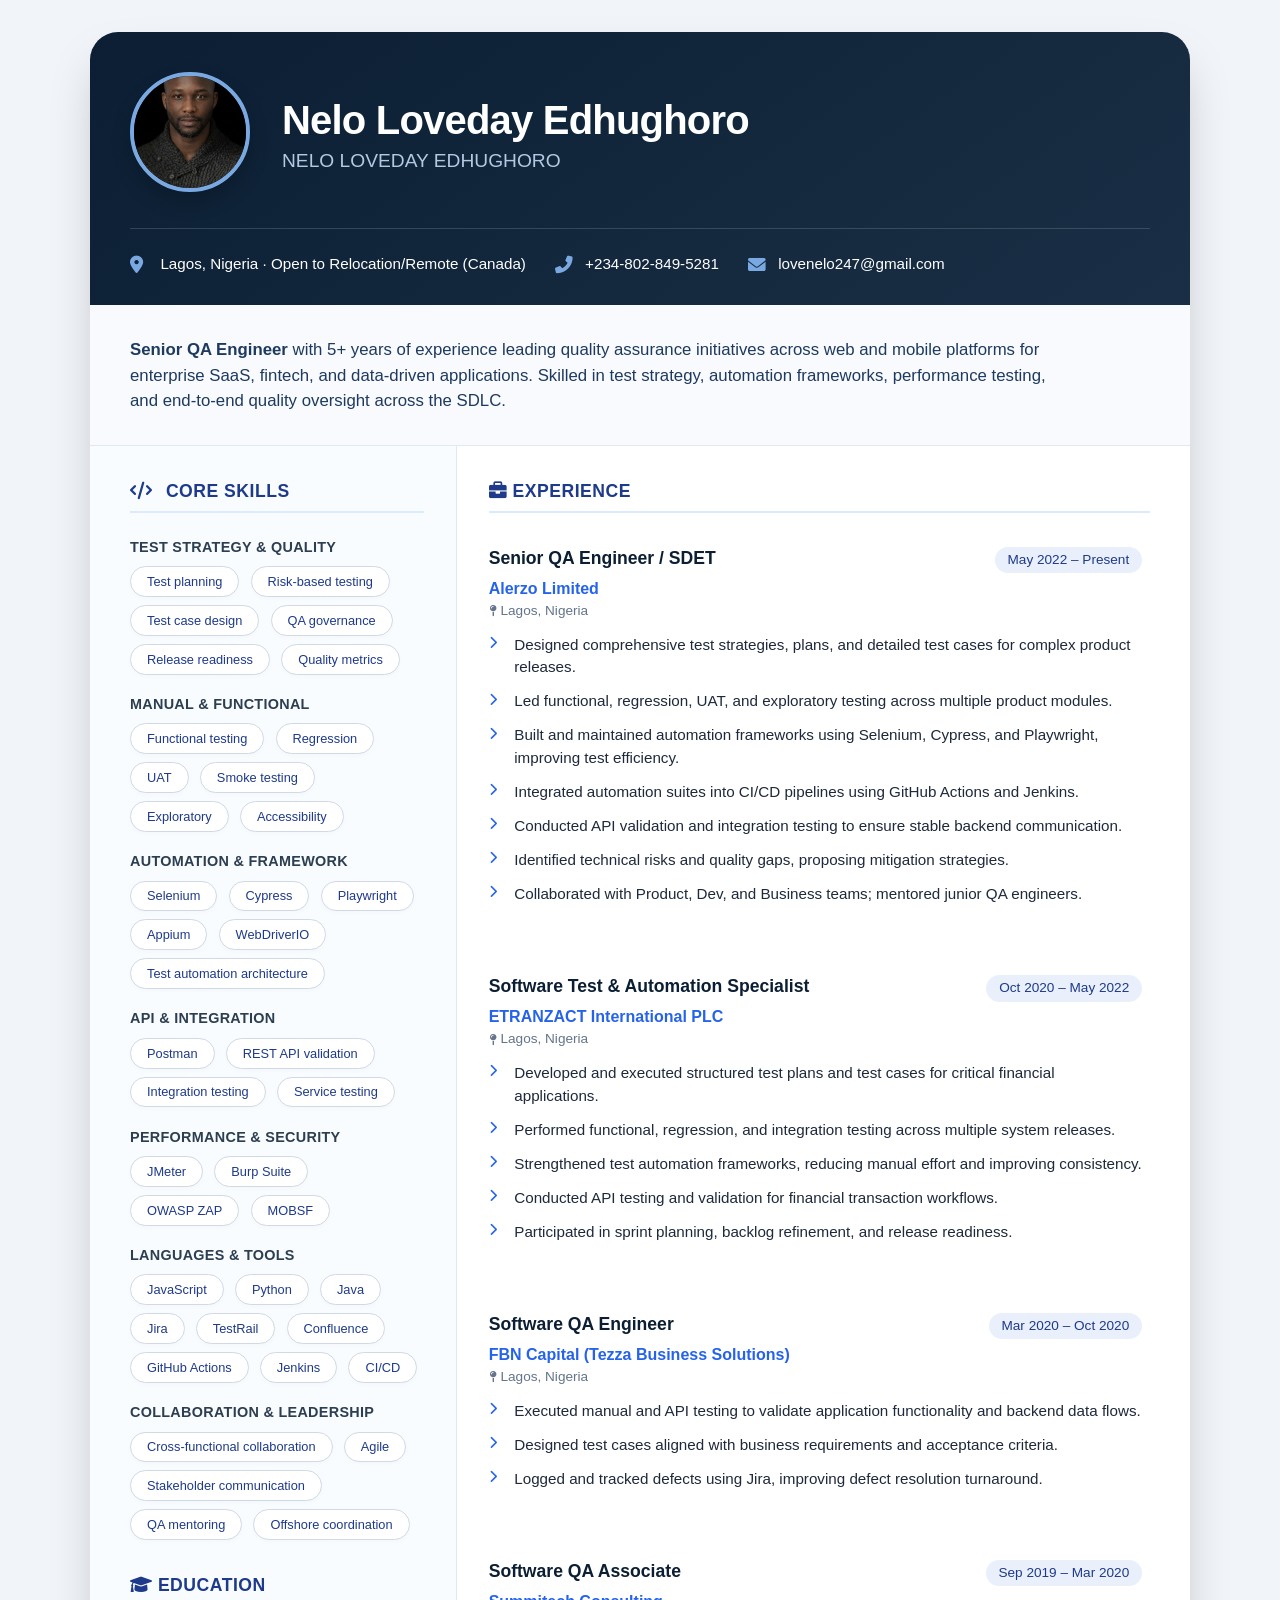
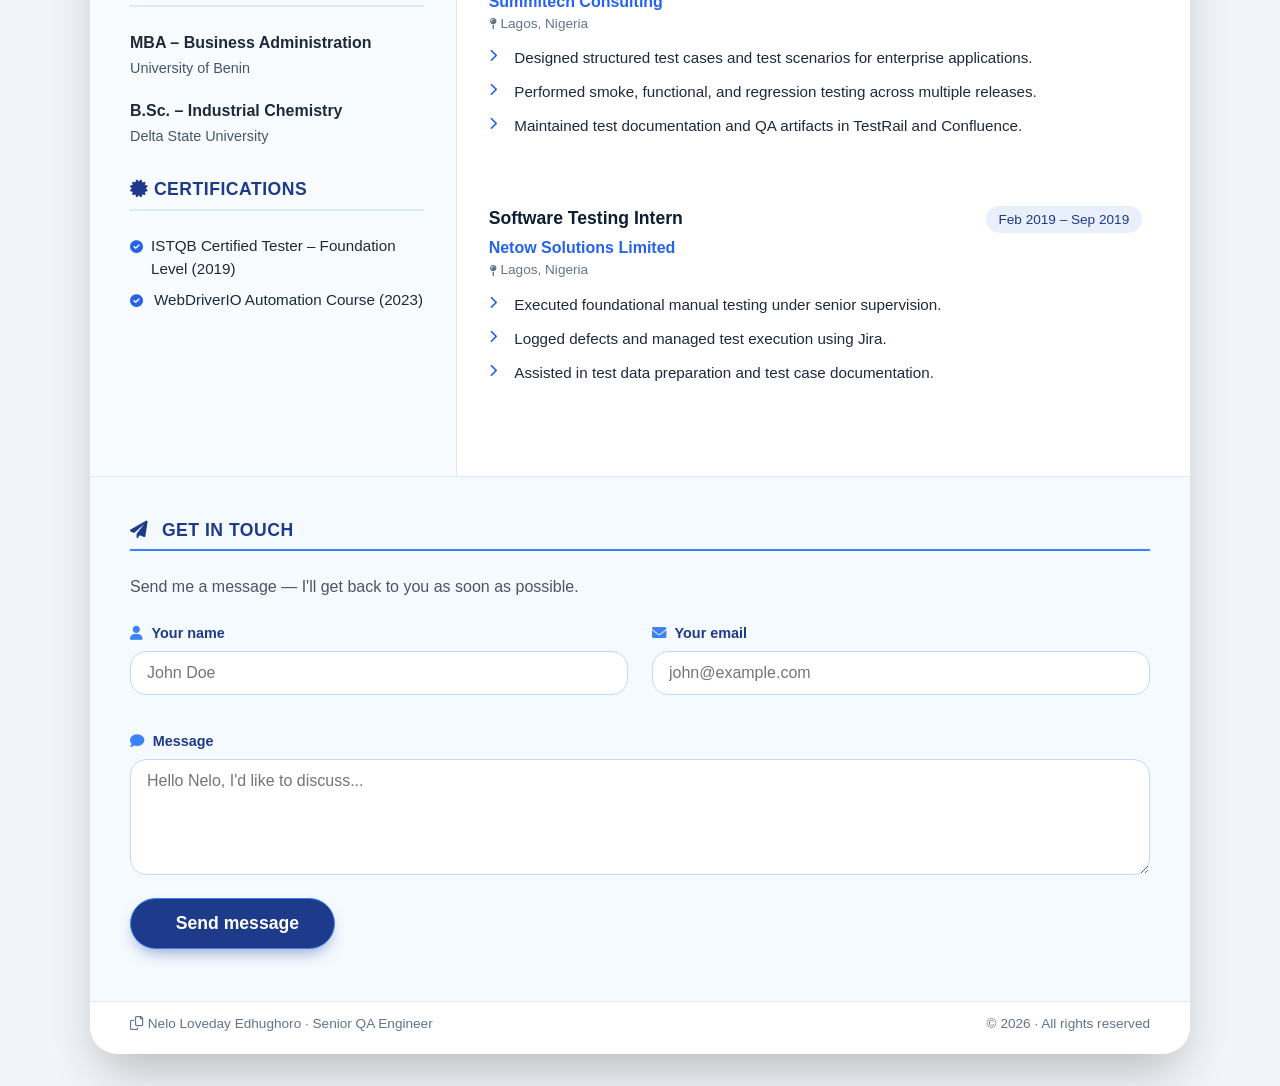
==== index.html @ d227b3a9 "Initial commit: My QA portfolio website" ====
<!DOCTYPE html>
<html lang="en">
<head>
  <meta charset="UTF-8">
  <meta name="viewport" content="width=device-width, initial-scale=1.0">
  <title>Nelo Loveday Edhughoro · Senior QA Engineer</title>
  <!-- Font Awesome 6 (free) -->
  <link rel="stylesheet" href="https://cdnjs.cloudflare.com/ajax/libs/font-awesome/6.0.0-beta3/css/all.min.css">
  <!-- external CSS -->
  <link rel="stylesheet" href="styles.css">
</head>
<body>
  <div class="cv-card">
    <!-- header with name, contact AND image - blue theme restored -->
    <header class="profile-header">
      <div class="header-content">
        <!-- Profile image -->
        <div class="profile-image-wrapper">
          <img src="hero.png" alt="Nelo Loveday Edhughoro" class="profile-image" id="profileImg">
        </div>
        <div class="name-title">
          <h1>Nelo Loveday Edhughoro</h1>
          <span class="full-name">NELO LOVEDAY EDHUGHORO</span>
        </div>
      </div>
      <div class="contact-bar">
        <div class="contact-item"><i class="fas fa-map-marker-alt"></i><span>Lagos, Nigeria · Open to Relocation/Remote (Canada)</span></div>
        <div class="contact-item"><i class="fas fa-phone-alt"></i><a href="tel:+2348028495281">+234-802-849-5281</a></div>
        <div class="contact-item"><i class="fas fa-envelope"></i><a href="mailto:lovenelo247@gmail.com">lovenelo247@gmail.com</a></div>
      </div>
    </header>

    <!-- summary section -->
    <section class="summary">
      <p><strong>Senior QA Engineer</strong> with 5+ years of experience leading quality assurance initiatives across web and mobile platforms for enterprise SaaS, fintech, and data-driven applications. Skilled in test strategy, automation frameworks, performance testing, and end-to-end quality oversight across the SDLC.</p>
    </section>

    <!-- main two columns -->
    <div class="main-grid">
      <!-- LEFT: core skills, education, certs -->
      <div class="left-panel">
        <!-- core skills (structured) -->
        <div class="skill-block">
          <div class="section-title"><i class="fas fa-code" style="margin-right: 8px;"></i> Core Skills</div>
          
          <div class="skill-cat">Test Strategy & Quality</div>
          <div class="skill-items">
            <span class="skill-tag">Test planning</span><span class="skill-tag">Risk-based testing</span><span class="skill-tag">Test case design</span><span class="skill-tag">QA governance</span><span class="skill-tag">Release readiness</span><span class="skill-tag">Quality metrics</span>
          </div>

          <div class="skill-cat">Manual & Functional</div>
          <div class="skill-items">
            <span class="skill-tag">Functional testing</span><span class="skill-tag">Regression</span><span class="skill-tag">UAT</span><span class="skill-tag">Smoke testing</span><span class="skill-tag">Exploratory</span><span class="skill-tag">Accessibility</span>
          </div>

          <div class="skill-cat">Automation & Framework</div>
          <div class="skill-items">
            <span class="skill-tag">Selenium</span><span class="skill-tag">Cypress</span><span class="skill-tag">Playwright</span><span class="skill-tag">Appium</span><span class="skill-tag">WebDriverIO</span><span class="skill-tag">Test automation architecture</span>
          </div>

          <div class="skill-cat">API & Integration</div>
          <div class="skill-items">
            <span class="skill-tag">Postman</span><span class="skill-tag">REST API validation</span><span class="skill-tag">Integration testing</span><span class="skill-tag">Service testing</span>
          </div>

          <div class="skill-cat">Performance & Security</div>
          <div class="skill-items">
            <span class="skill-tag">JMeter</span><span class="skill-tag">Burp Suite</span><span class="skill-tag">OWASP ZAP</span><span class="skill-tag">MOBSF</span>
          </div>

          <div class="skill-cat">Languages & Tools</div>
          <div class="skill-items">
            <span class="skill-tag">JavaScript</span><span class="skill-tag">Python</span><span class="skill-tag">Java</span><span class="skill-tag">Jira</span><span class="skill-tag">TestRail</span><span class="skill-tag">Confluence</span><span class="skill-tag">GitHub Actions</span><span class="skill-tag">Jenkins</span><span class="skill-tag">CI/CD</span>
          </div>

          <div class="skill-cat">Collaboration & Leadership</div>
          <div class="skill-items">
            <span class="skill-tag">Cross-functional collaboration</span><span class="skill-tag">Agile</span><span class="skill-tag">Stakeholder communication</span><span class="skill-tag">QA mentoring</span><span class="skill-tag">Offshore coordination</span>
          </div>
        </div>

        <!-- education + certs -->
        <div style="margin-top: 2rem;">
          <div class="section-title"><i class="fas fa-graduation-cap"></i> Education</div>
          <div class="edu-item">
            <h4>MBA – Business Administration</h4>
            <p>University of Benin</p>
          </div>
          <div class="edu-item">
            <h4>B.Sc. – Industrial Chemistry</h4>
            <p>Delta State University</p>
          </div>
        </div>

        <div style="margin-top: 1.8rem;">
          <div class="section-title"><i class="fas fa-certificate"></i> Certifications</div>
          <div class="cert-item"><i class="fas fa-check-circle"></i> ISTQB Certified Tester – Foundation Level (2019)</div>
          <div class="cert-item"><i class="fas fa-check-circle"></i> WebDriverIO Automation Course (2023)</div>
        </div>
      </div>

      <!-- RIGHT: professional experience -->
      <div class="right-panel">
        <div class="section-title"><i class="fas fa-briefcase"></i> Experience</div>

        <!-- job 1 -->
        <div class="job">
          <div class="job-header">
            <span class="job-title">Senior QA Engineer / SDET</span>
            <span class="job-date">May 2022 – Present</span>
          </div>
          <div class="job-company">Alerzo Limited</div>
          <div class="job-location"><i class="fas fa-map-pin"></i> Lagos, Nigeria</div>
          <ul class="contribution-list">
            <li><i class="fas fa-chevron-right"></i> Designed comprehensive test strategies, plans, and detailed test cases for complex product releases.</li>
            <li><i class="fas fa-chevron-right"></i> Led functional, regression, UAT, and exploratory testing across multiple product modules.</li>
            <li><i class="fas fa-chevron-right"></i> Built and maintained automation frameworks using Selenium, Cypress, and Playwright, improving test efficiency.</li>
            <li><i class="fas fa-chevron-right"></i> Integrated automation suites into CI/CD pipelines using GitHub Actions and Jenkins.</li>
            <li><i class="fas fa-chevron-right"></i> Conducted API validation and integration testing to ensure stable backend communication.</li>
            <li><i class="fas fa-chevron-right"></i> Identified technical risks and quality gaps, proposing mitigation strategies.</li>
            <li><i class="fas fa-chevron-right"></i> Collaborated with Product, Dev, and Business teams; mentored junior QA engineers.</li>
          </ul>
        </div>

        <!-- job 2 -->
        <div class="job">
          <div class="job-header">
            <span class="job-title">Software Test & Automation Specialist</span>
            <span class="job-date">Oct 2020 – May 2022</span>
          </div>
          <div class="job-company">ETRANZACT International PLC</div>
          <div class="job-location"><i class="fas fa-map-pin"></i> Lagos, Nigeria</div>
          <ul class="contribution-list">
            <li><i class="fas fa-chevron-right"></i> Developed and executed structured test plans and test cases for critical financial applications.</li>
            <li><i class="fas fa-chevron-right"></i> Performed functional, regression, and integration testing across multiple system releases.</li>
            <li><i class="fas fa-chevron-right"></i> Strengthened test automation frameworks, reducing manual effort and improving consistency.</li>
            <li><i class="fas fa-chevron-right"></i> Conducted API testing and validation for financial transaction workflows.</li>
            <li><i class="fas fa-chevron-right"></i> Participated in sprint planning, backlog refinement, and release readiness.</li>
          </ul>
        </div>

        <!-- job 3 -->
        <div class="job">
          <div class="job-header">
            <span class="job-title">Software QA Engineer</span>
            <span class="job-date">Mar 2020 – Oct 2020</span>
          </div>
          <div class="job-company">FBN Capital (Tezza Business Solutions)</div>
          <div class="job-location"><i class="fas fa-map-pin"></i> Lagos, Nigeria</div>
          <ul class="contribution-list">
            <li><i class="fas fa-chevron-right"></i> Executed manual and API testing to validate application functionality and backend data flows.</li>
            <li><i class="fas fa-chevron-right"></i> Designed test cases aligned with business requirements and acceptance criteria.</li>
            <li><i class="fas fa-chevron-right"></i> Logged and tracked defects using Jira, improving defect resolution turnaround.</li>
          </ul>
        </div>

        <!-- job 4 -->
        <div class="job">
          <div class="job-header">
            <span class="job-title">Software QA Associate</span>
            <span class="job-date">Sep 2019 – Mar 2020</span>
          </div>
          <div class="job-company">Summitech Consulting</div>
          <div class="job-location"><i class="fas fa-map-pin"></i> Lagos, Nigeria</div>
          <ul class="contribution-list">
            <li><i class="fas fa-chevron-right"></i> Designed structured test cases and test scenarios for enterprise applications.</li>
            <li><i class="fas fa-chevron-right"></i> Performed smoke, functional, and regression testing across multiple releases.</li>
            <li><i class="fas fa-chevron-right"></i> Maintained test documentation and QA artifacts in TestRail and Confluence.</li>
          </ul>
        </div>

        <!-- job 5 (intern) -->
        <div class="job">
          <div class="job-header">
            <span class="job-title">Software Testing Intern</span>
            <span class="job-date">Feb 2019 – Sep 2019</span>
          </div>
          <div class="job-company">Netow Solutions Limited</div>
          <div class="job-location"><i class="fas fa-map-pin"></i> Lagos, Nigeria</div>
          <ul class="contribution-list">
            <li><i class="fas fa-chevron-right"></i> Executed foundational manual testing under senior supervision.</li>
            <li><i class="fas fa-chevron-right"></i> Logged defects and managed test execution using Jira.</li>
            <li><i class="fas fa-chevron-right"></i> Assisted in test data preparation and test case documentation.</li>
          </ul>
        </div>
      </div>
    </div>

    <!-- CONTACT FORM SECTION with FormSubmit.co (blue themed) -->
    <div class="contact-form-section">
      <div class="section-title" style="border-bottom-color: #3b82f6; color: #1e3a8a;">
        <i class="fas fa-paper-plane" style="margin-right: 8px;"></i> Get in touch
      </div>
      <p style="margin-bottom: 1.5rem; color: #4b5563;">Send me a message — I'll get back to you as soon as possible.</p>
      
      <!-- FormSubmit.co endpoint (no account needed, sends to lovenelo247@gmail.com) -->
      <form id="contactForm" action="https://formsubmit.co/lovenelo247@gmail.com" method="POST">
        <!-- FormSubmit.co configuration -->
        <input type="hidden" name="_subject" value="New message from Nelo's portfolio website">
        <input type="hidden" name="_captcha" value="false">  <!-- disables captcha for smoother flow -->
        <input type="hidden" name="_template" value="box">   <!-- nice email format -->
        <input type="hidden" name="_next" value="">  <!-- leave empty to stay on same page (our JS handles it) -->
        
        <div class="form-row">
          <div class="form-group">
            <label for="name"><i class="fas fa-user"></i> Your name</label>
            <input type="text" id="name" name="name" placeholder="John Doe" required>
          </div>
          <div class="form-group">
            <label for="email"><i class="fas fa-envelope"></i> Your email</label>
            <input type="email" id="email" name="email" placeholder="john@example.com" required>
          </div>
        </div>
        <div class="form-group">
          <label for="message"><i class="fas fa-comment"></i> Message</label>
          <textarea id="message" name="message" rows="5" placeholder="Hello Nelo, I'd like to discuss..." required></textarea>
        </div>
        
        <button type="submit" class="submit-btn"><i class="fas fa-send"></i> Send message</button>
        <p id="form-status" class="form-status"></p>
      </form>
    </div>

    <!-- small footer with dynamic year (JS) -->
    <div class="footer-note">
      <span><i class="far fa-copy"></i> Nelo Loveday Edhughoro · Senior QA Engineer</span>
      <span id="year-tag"></span>
    </div>
  </div>

  <!-- external JavaScript -->
  <script src="script.js"></script>
</body>
</html>
---- styles.css ----
/* styles.css - blue theme restored, with contact form styling */
* {
  margin: 0;
  padding: 0;
  box-sizing: border-box;
  font-family: 'Inter', -apple-system, BlinkMacSystemFont, 'Segoe UI', Roboto, Helvetica, Arial, sans-serif;
}

body {
  background: #f1f4f8;
  display: flex;
  justify-content: center;
  padding: 2rem 1rem;
  line-height: 1.5;
  color: #1e293b;
}

.cv-card {
  max-width: 1100px;
  width: 100%;
  background: white;
  border-radius: 28px;
  box-shadow: 0 25px 50px -12px rgba(0,0,0,0.25);
  overflow: hidden;
  transition: all 0.2s ease;
}

/* header / top section - blue gradient restored */
.profile-header {
  background: linear-gradient(145deg, #0b1e33 0%, #1a2f45 100%);
  color: white;
  padding: 2.5rem 2.5rem 1.8rem 2.5rem;
}

.header-content {
  display: flex;
  align-items: center;
  gap: 2rem;
  flex-wrap: wrap;
}

.profile-image-wrapper {
  flex-shrink: 0;
}

.profile-image {
  width: 120px;
  height: 120px;
  object-fit: cover;
  border-radius: 50%;
  border: 4px solid #7aa9e2;
  background: white;
  box-shadow: 0 10px 20px rgba(0,0,0,0.2);
  transition: transform 0.2s ease;
}

.profile-image:hover {
  transform: scale(1.02);
  border-color: #b2c9e0;
}

.name-title h1 {
  font-size: 2.5rem;
  font-weight: 700;
  letter-spacing: -0.02em;
  line-height: 1.2;
}

.name-title .full-name {
  font-weight: 500;
  color: #b2c9e0;
  font-size: 1.2rem;
  margin-top: 0.2rem;
  display: block;
}

.contact-bar {
  display: flex;
  flex-wrap: wrap;
  gap: 1.8rem;
  margin-top: 1.8rem;
  font-size: 0.95rem;
  border-top: 1px solid rgba(255,255,255,0.15);
  padding-top: 1.5rem;
}

.contact-item {
  display: flex;
  align-items: center;
  gap: 0.7rem;
  color: #e0edff;
}

.contact-item i {
  font-size: 1.1rem;
  color: #7aa9e2;
  width: 1.2rem;
}

.contact-item a, .contact-item span {
  color: white;
  text-decoration: none;
  border-bottom: 1px dotted transparent;
  transition: border-color 0.2s;
}

.contact-item a:hover {
  border-bottom: 1px dotted white;
}

/* summary */
.summary {
  padding: 2rem 2.5rem;
  background: #f8fafd;
  border-bottom: 1px solid #e2e8f0;
}

.summary p {
  font-size: 1.05rem;
  color: #1e3a5f;
  font-weight: 400;
  max-width: 90%;
}

/* main 2 columns */
.main-grid {
  display: grid;
  grid-template-columns: 1fr 2fr;
  gap: 0;
  background: white;
}

/* left panel */
.left-panel {
  background: #f9fcff;
  padding: 2rem 2rem 2rem 2.5rem;
  border-right: 1px solid #e2e8f0;
}

.right-panel {
  padding: 2rem 2.5rem 2rem 2rem;
  background: white;
}

.section-title {
  font-size: 1.1rem;
  font-weight: 700;
  text-transform: uppercase;
  letter-spacing: 0.5px;
  color: #1e3a8a;
  margin-bottom: 1.5rem;
  border-bottom: 2px solid #dbeafe;
  padding-bottom: 0.4rem;
}

.skill-block {
  margin-bottom: 2rem;
}

.skill-cat {
  font-weight: 700;
  font-size: 0.9rem;
  color: #2c3e50;
  margin: 1.2rem 0 0.5rem 0;
  text-transform: uppercase;
  letter-spacing: 0.3px;
}

.skill-cat:first-of-type {
  margin-top: 0;
}

.skill-items {
  display: flex;
  flex-wrap: wrap;
  gap: 0.5rem 0.7rem;
}

.skill-tag {
  background: white;
  border: 1px solid #d1d9e6;
  padding: 0.3rem 1rem;
  border-radius: 30px;
  font-size: 0.8rem;
  font-weight: 500;
  color: #1e3a8a;
  box-shadow: 0 2px 4px rgba(0,0,0,0.02);
  transition: all 0.1s ease;
  cursor: default;
}

.skill-tag:hover {
  background: #e6f0ff;
  border-color: #3b82f6;
}

/* education / cert */
.edu-item {
  margin-bottom: 1.2rem;
}

.edu-item h4 {
  font-weight: 700;
  font-size: 1rem;
  margin-bottom: 0.2rem;
}

.edu-item p {
  font-size: 0.9rem;
  color: #475569;
}

.cert-item {
  font-size: 0.95rem;
  margin-bottom: 0.5rem;
  display: flex;
  align-items: baseline;
  gap: 0.5rem;
}

.cert-item i {
  color: #2563eb;
  font-size: 0.8rem;
  width: 1rem;
}

/* job entries (right panel) */
.job {
  margin-bottom: 2.5rem;
  transition: background 0.1s;
  border-radius: 12px;
  padding: 0.5rem 0.5rem 0.5rem 0.8rem;
  margin-left: -0.8rem;
}

.job:hover {
  background: #fafdff;
}

.job-header {
  display: flex;
  flex-wrap: wrap;
  align-items: baseline;
  justify-content: space-between;
  margin-bottom: 0.2rem;
}

.job-title {
  font-size: 1.1rem;
  font-weight: 700;
  color: #0b1e33;
}

.job-company {
  font-weight: 600;
  color: #2563eb;
}

.job-date {
  font-size: 0.85rem;
  background: #e9f0fc;
  padding: 0.2rem 0.8rem;
  border-radius: 30px;
  color: #1e3a8a;
  font-weight: 500;
}

.job-location {
  font-size: 0.85rem;
  color: #64748b;
  margin-bottom: 0.8rem;
  display: flex;
  align-items: center;
  gap: 0.3rem;
}

.job-location i {
  font-size: 0.7rem;
}

.contribution-list {
  list-style: none;
  margin-top: 0.8rem;
}

.contribution-list li {
  font-size: 0.95rem;
  margin-bottom: 0.7rem;
  display: flex;
  gap: 0.6rem;
  align-items: flex-start;
}

.contribution-list li i {
  color: #2563eb;
  font-size: 0.8rem;
  margin-top: 0.2rem;
  min-width: 1rem;
}

/* CONTACT FORM SECTION - blue themed */
.contact-form-section {
  background: #f5faff;
  padding: 2.5rem 2.5rem 2rem 2.5rem;
  border-top: 1px solid #dbeafe;
}

.form-row {
  display: flex;
  gap: 1.5rem;
  flex-wrap: wrap;
  margin-bottom: 1.2rem;
}

.form-group {
  flex: 1 1 250px;
  margin-bottom: 1rem;
}

.form-group label {
  display: block;
  font-weight: 600;
  font-size: 0.9rem;
  margin-bottom: 0.4rem;
  color: #1e3a8a;
}

.form-group label i {
  margin-right: 0.3rem;
  color: #3b82f6;
}

.form-group input,
.form-group textarea {
  width: 100%;
  padding: 0.75rem 1rem;
  border: 1px solid #bfd9ff;
  border-radius: 16px;
  font-size: 1rem;
  background: white;
  transition: 0.15s;
  outline: none;
}

.form-group input:focus,
.form-group textarea:focus {
  border-color: #3b82f6;
  box-shadow: 0 0 0 3px rgba(59,130,246,0.2);
}

.submit-btn {
  background: #1e3a8a;
  color: white;
  border: none;
  padding: 0.9rem 2.2rem;
  border-radius: 40px;
  font-weight: 700;
  font-size: 1.1rem;
  cursor: pointer;
  transition: 0.2s;
  display: inline-flex;
  align-items: center;
  gap: 0.6rem;
  box-shadow: 0 8px 16px -6px #1e3a8a80;
  border: 1px solid #3b82f6;
}

.submit-btn:hover {
  background: #2563eb;
  transform: scale(1.02);
  box-shadow: 0 12px 20px -8px #1e3a8a;
}

.form-status {
  margin-top: 1.2rem;
  font-size: 0.95rem;
  color: #1e3a8a;
  font-weight: 500;
}

/* footer */
.footer-note {
  background: white;
  padding: 0.8rem 2.5rem 1.2rem;
  border-top: 1px solid #e2e8f0;
  font-size: 0.85rem;
  color: #62748c;
  display: flex;
  justify-content: space-between;
  flex-wrap: wrap;
}

/* responsiveness */
@media (max-width: 850px) {
  .main-grid {
    grid-template-columns: 1fr;
  }
  .left-panel {
    border-right: 0;
    border-bottom: 1px solid #e2e8f0;
  }
  .profile-header {
    padding: 1.8rem;
  }
  .name-title h1 {
    font-size: 2rem;
  }
  .header-content {
    gap: 1.5rem;
  }
  .profile-image {
    width: 100px;
    height: 100px;
  }
}

@media (max-width: 550px) {
  .contact-bar {
    flex-direction: column;
    gap: 0.8rem;
  }
  .summary p {
    max-width: 100%;
  }
  .job-header {
    flex-direction: column;
    align-items: flex-start;
    gap: 0.3rem;
  }
  .header-content {
    flex-direction: column;
    align-items: flex-start;
    text-align: left;
  }
  .profile-image {
    width: 90px;
    height: 90px;
  }
}
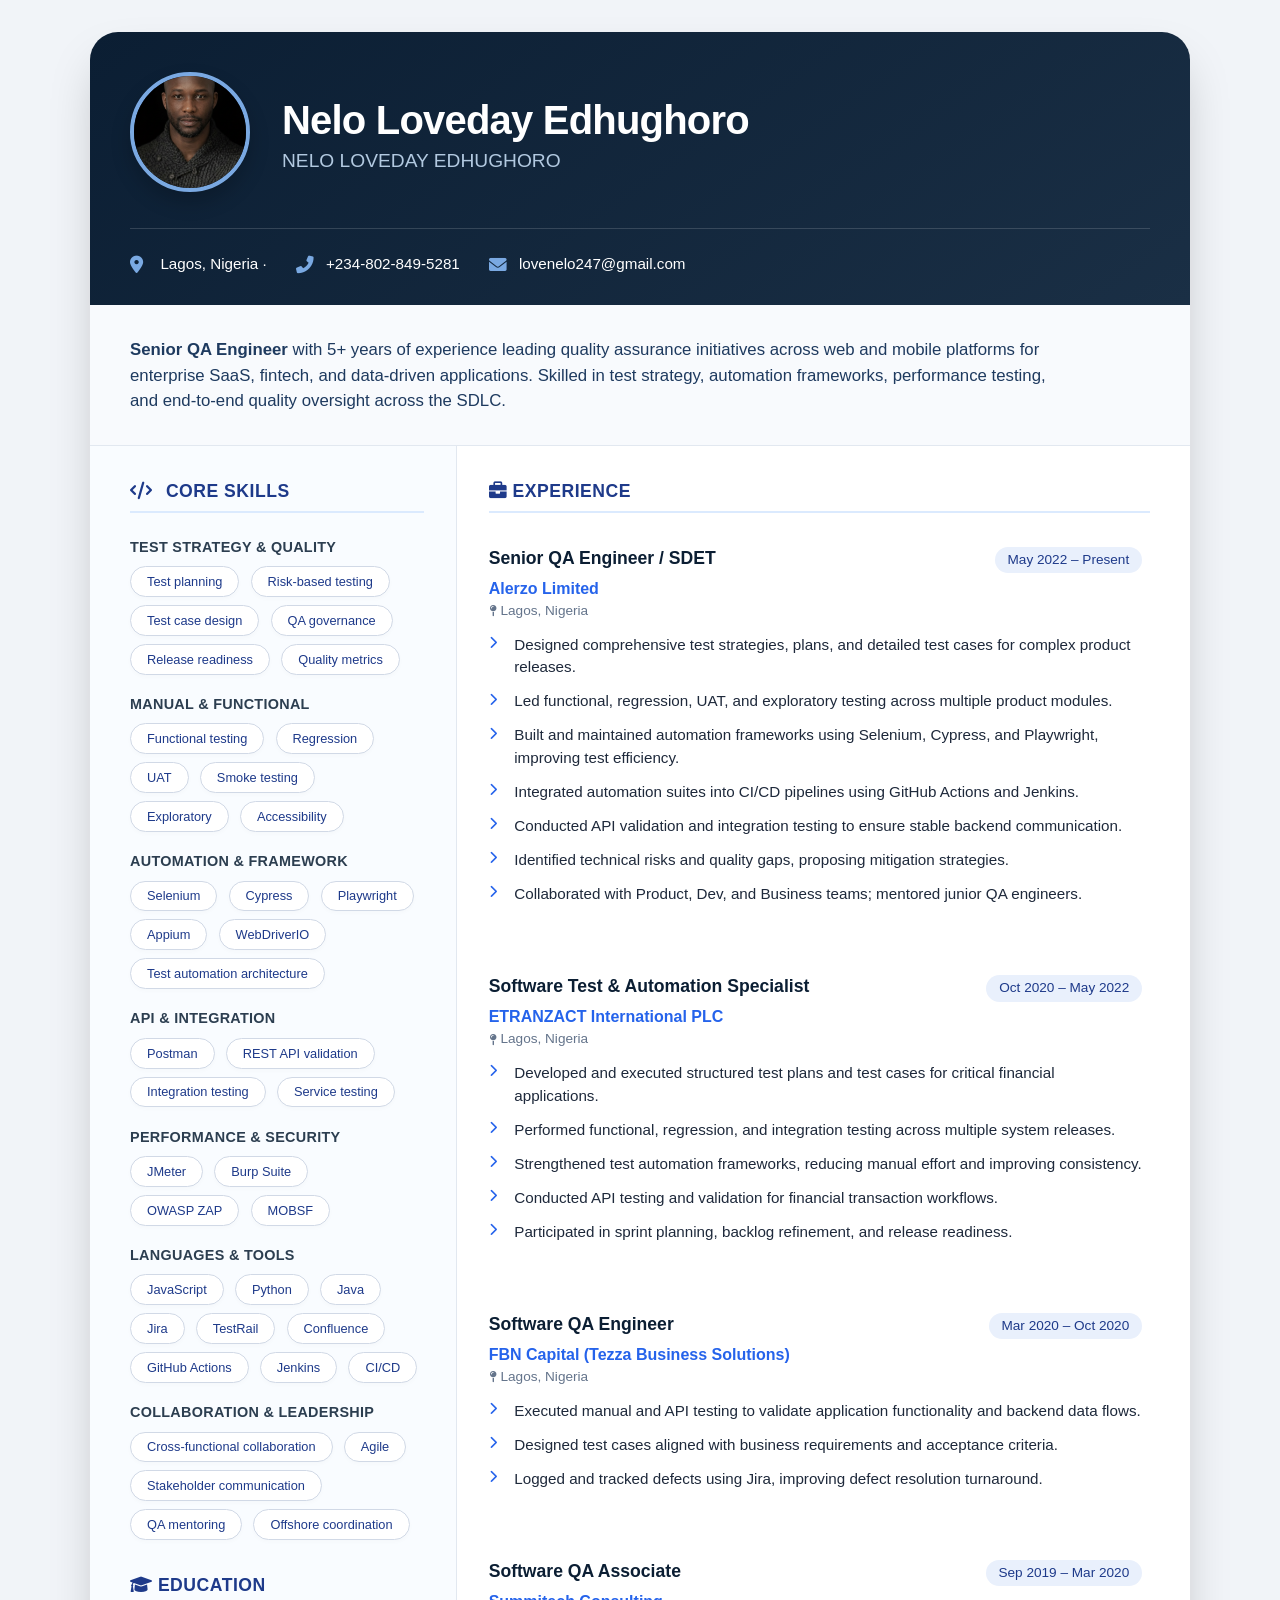
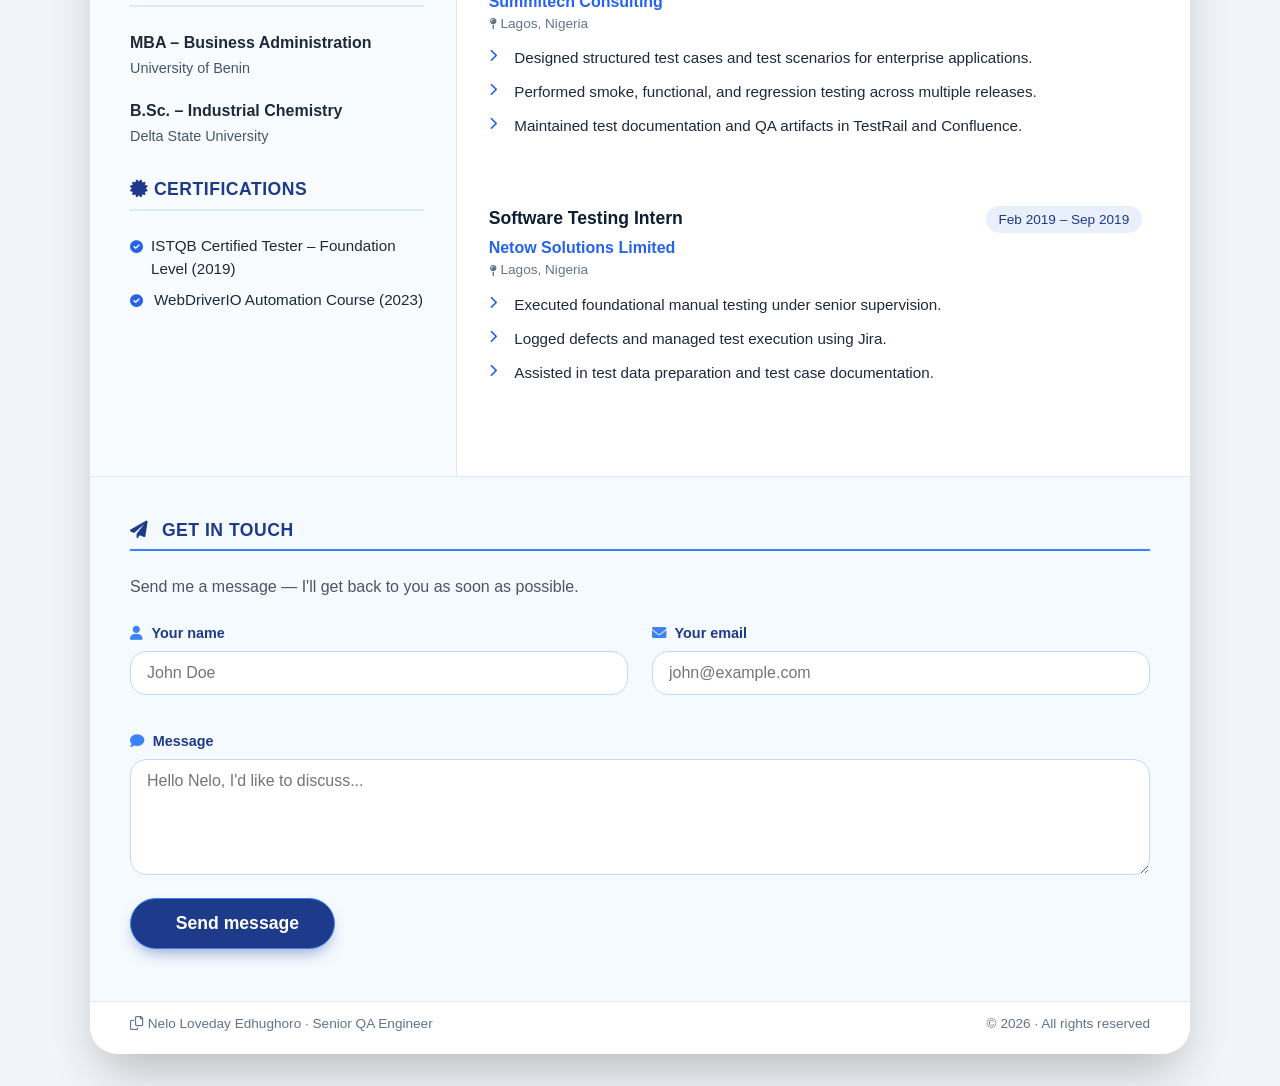
==== commit c9716e9b: "Remove  Open to Relocation/Remote (Canada)" ====
--- a/index.html
+++ b/index.html
@@ -24,7 +24,7 @@
         </div>
       </div>
       <div class="contact-bar">
-        <div class="contact-item"><i class="fas fa-map-marker-alt"></i><span>Lagos, Nigeria · Open to Relocation/Remote (Canada)</span></div>
+        <div class="contact-item"><i class="fas fa-map-marker-alt"></i><span>Lagos, Nigeria ·</span></div>
         <div class="contact-item"><i class="fas fa-phone-alt"></i><a href="tel:+2348028495281">+234-802-849-5281</a></div>
         <div class="contact-item"><i class="fas fa-envelope"></i><a href="mailto:lovenelo247@gmail.com">lovenelo247@gmail.com</a></div>
       </div>
